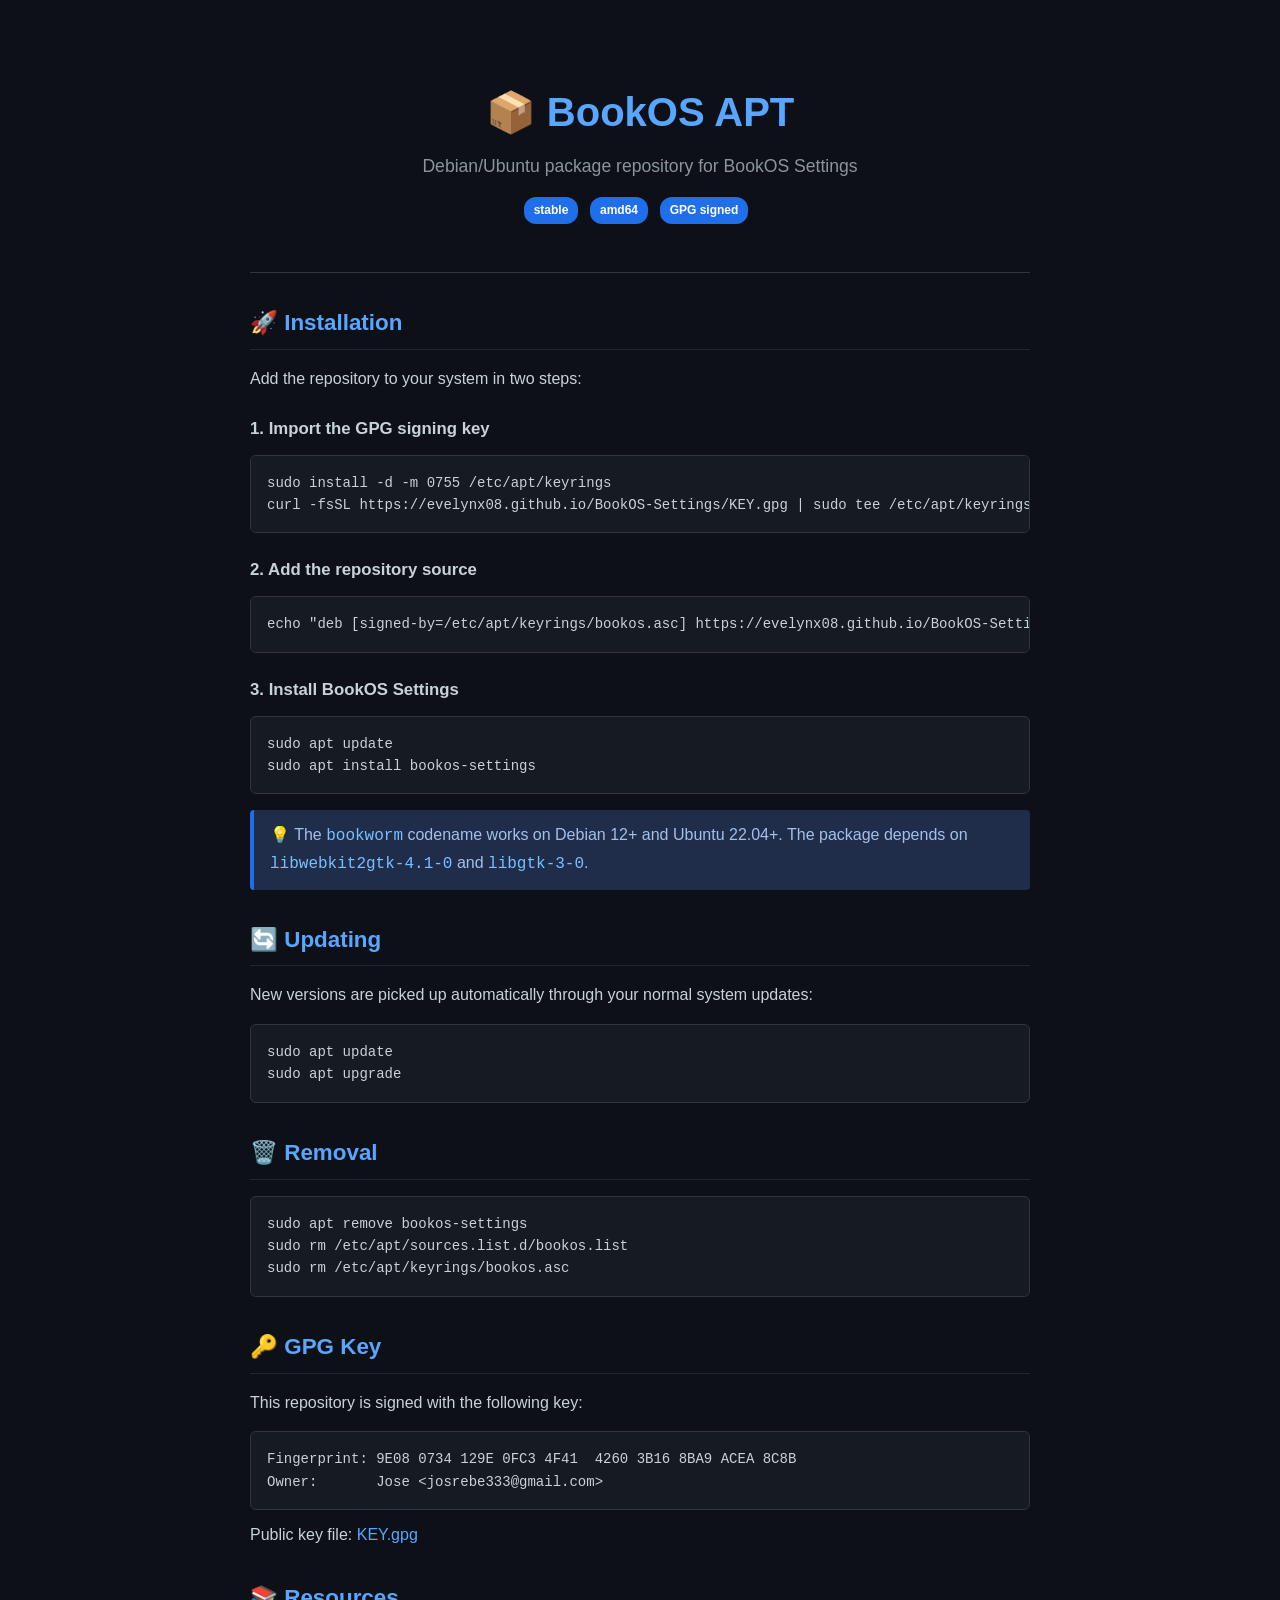
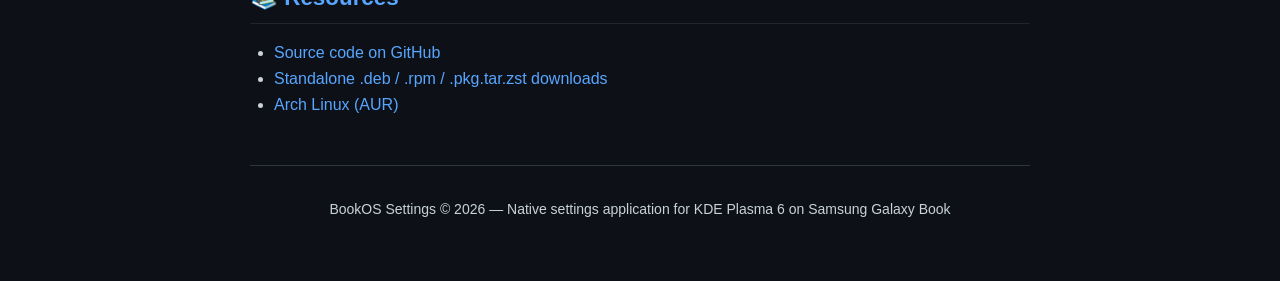
==== index.html @ 9c1c7231 "Initial APT repository for bookos-settings 0.4.0 - bookworm/main/amd64 - GPG signed (key 9E080734129" ====
<!DOCTYPE html>
<html lang="en">
<head>
<meta charset="UTF-8">
<meta name="viewport" content="width=device-width, initial-scale=1.0">
<title>BookOS APT Repository</title>
<style>
*{box-sizing:border-box;margin:0;padding:0}
body{font-family:-apple-system,BlinkMacSystemFont,"Segoe UI",Roboto,sans-serif;background:#0d1117;color:#c9d1d9;line-height:1.6;padding:2rem;min-height:100vh}
.container{max-width:780px;margin:0 auto}
header{text-align:center;padding:3rem 0 2rem;border-bottom:1px solid #30363d;margin-bottom:2rem}
h1{font-size:2.5rem;color:#58a6ff;margin-bottom:0.5rem}
.subtitle{color:#8b949e;font-size:1.1rem}
h2{color:#58a6ff;margin:2rem 0 1rem;font-size:1.4rem;border-bottom:1px solid #21262d;padding-bottom:0.5rem}
h3{color:#c9d1d9;margin:1.5rem 0 0.75rem;font-size:1.05rem}
p{margin-bottom:1rem;color:#c9d1d9}
pre{background:#161b22;border:1px solid #30363d;border-radius:6px;padding:1rem;overflow-x:auto;margin:0.75rem 0;font-size:0.875rem}
code{font-family:"SF Mono",Monaco,"Cascadia Code",monospace;color:#79c0ff}
pre code{color:#c9d1d9;background:none;padding:0}
a{color:#58a6ff;text-decoration:none}
a:hover{text-decoration:underline}
.badge{display:inline-block;background:#1f6feb;color:#fff;padding:0.25rem 0.6rem;border-radius:12px;font-size:0.75rem;font-weight:600;margin-right:0.5rem}
footer{text-align:center;padding:2rem 0 1rem;color:#6e7681;font-size:0.875rem;border-top:1px solid #30363d;margin-top:3rem}
.note{background:#1f2d4a;border-left:4px solid #1f6feb;padding:0.75rem 1rem;border-radius:4px;margin:1rem 0;color:#a5c0e8}
</style>
</head>
<body>
<div class="container">
    <header>
        <h1>📦 BookOS APT</h1>
        <p class="subtitle">Debian/Ubuntu package repository for BookOS Settings</p>
        <p style="margin-top:1rem">
            <span class="badge">stable</span>
            <span class="badge">amd64</span>
            <span class="badge">GPG signed</span>
        </p>
    </header>

    <h2>🚀 Installation</h2>
    <p>Add the repository to your system in two steps:</p>

    <h3>1. Import the GPG signing key</h3>
<pre><code>sudo install -d -m 0755 /etc/apt/keyrings
curl -fsSL https://evelynx08.github.io/BookOS-Settings/KEY.gpg | sudo tee /etc/apt/keyrings/bookos.asc &gt; /dev/null</code></pre>

    <h3>2. Add the repository source</h3>
<pre><code>echo "deb [signed-by=/etc/apt/keyrings/bookos.asc] https://evelynx08.github.io/BookOS-Settings bookworm main" | sudo tee /etc/apt/sources.list.d/bookos.list</code></pre>

    <h3>3. Install BookOS Settings</h3>
<pre><code>sudo apt update
sudo apt install bookos-settings</code></pre>

    <div class="note">
        💡 The <code>bookworm</code> codename works on Debian 12+ and Ubuntu 22.04+. The package depends on <code>libwebkit2gtk-4.1-0</code> and <code>libgtk-3-0</code>.
    </div>

    <h2>🔄 Updating</h2>
    <p>New versions are picked up automatically through your normal system updates:</p>
<pre><code>sudo apt update
sudo apt upgrade</code></pre>

    <h2>🗑️ Removal</h2>
<pre><code>sudo apt remove bookos-settings
sudo rm /etc/apt/sources.list.d/bookos.list
sudo rm /etc/apt/keyrings/bookos.asc</code></pre>

    <h2>🔑 GPG Key</h2>
    <p>This repository is signed with the following key:</p>
<pre><code>Fingerprint: 9E08 0734 129E 0FC3 4F41  4260 3B16 8BA9 ACEA 8C8B
Owner:       Jose &lt;josrebe333@gmail.com&gt;</code></pre>
    <p>Public key file: <a href="KEY.gpg">KEY.gpg</a></p>

    <h2>📚 Resources</h2>
    <ul style="margin-left:1.5rem;color:#c9d1d9">
        <li><a href="https://github.com/Evelynx08/BookOS-Settings">Source code on GitHub</a></li>
        <li><a href="https://github.com/Evelynx08/BookOS-Settings/releases">Standalone .deb / .rpm / .pkg.tar.zst downloads</a></li>
        <li><a href="https://aur.archlinux.org/packages/bookos-settings">Arch Linux (AUR)</a></li>
    </ul>

    <footer>
        <p>BookOS Settings &copy; 2026 — Native settings application for KDE Plasma 6 on Samsung Galaxy Book</p>
    </footer>
</div>
</body>
</html>
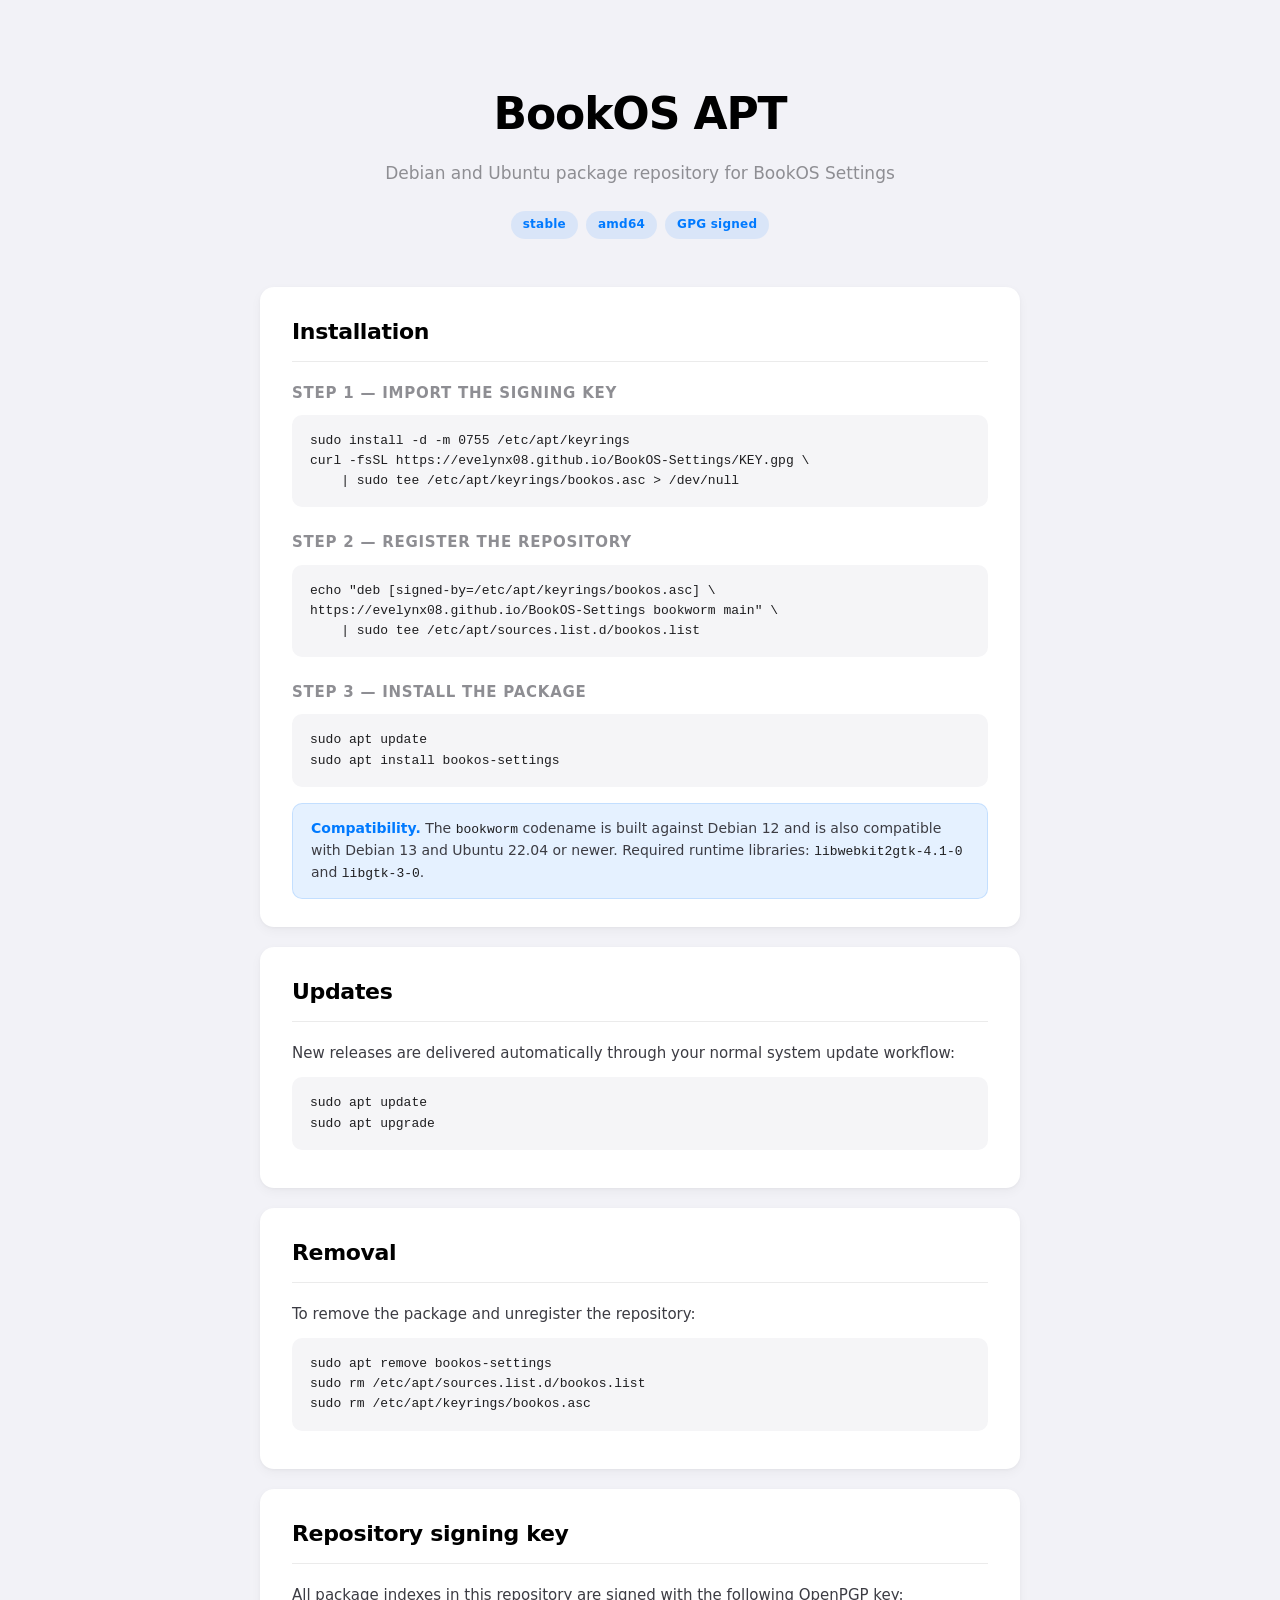
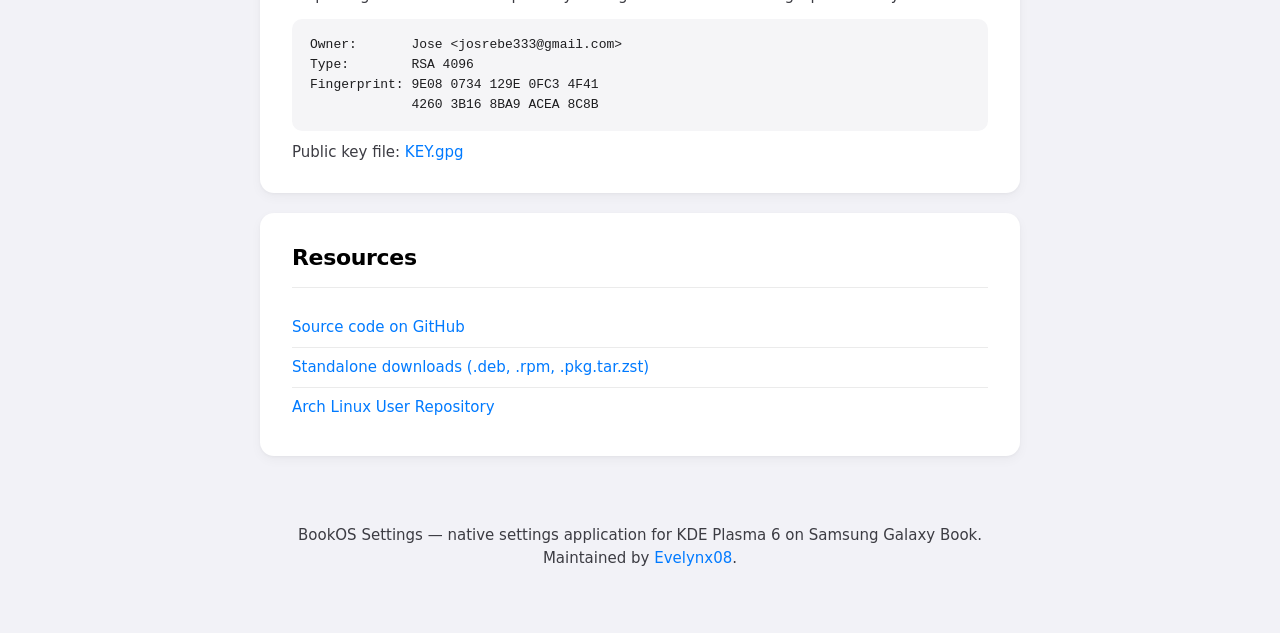
==== commit 4541b614: "Refine landing page styling" ====
--- a/index.html
+++ b/index.html
@@ -4,81 +4,148 @@
 <meta charset="UTF-8">
 <meta name="viewport" content="width=device-width, initial-scale=1.0">
 <title>BookOS APT Repository</title>
+<link rel="icon" type="image/svg+xml" href="data:image/svg+xml,%3Csvg xmlns='http://www.w3.org/2000/svg' viewBox='0 0 24 24' fill='%230a84ff'%3E%3Cpath d='M12 2L2 7l10 5 10-5-10-5zM2 17l10 5 10-5M2 12l10 5 10-5'/%3E%3C/svg%3E">
 <style>
 *{box-sizing:border-box;margin:0;padding:0}
-body{font-family:-apple-system,BlinkMacSystemFont,"Segoe UI",Roboto,sans-serif;background:#0d1117;color:#c9d1d9;line-height:1.6;padding:2rem;min-height:100vh}
-.container{max-width:780px;margin:0 auto}
-header{text-align:center;padding:3rem 0 2rem;border-bottom:1px solid #30363d;margin-bottom:2rem}
-h1{font-size:2.5rem;color:#58a6ff;margin-bottom:0.5rem}
-.subtitle{color:#8b949e;font-size:1.1rem}
-h2{color:#58a6ff;margin:2rem 0 1rem;font-size:1.4rem;border-bottom:1px solid #21262d;padding-bottom:0.5rem}
-h3{color:#c9d1d9;margin:1.5rem 0 0.75rem;font-size:1.05rem}
-p{margin-bottom:1rem;color:#c9d1d9}
-pre{background:#161b22;border:1px solid #30363d;border-radius:6px;padding:1rem;overflow-x:auto;margin:0.75rem 0;font-size:0.875rem}
-code{font-family:"SF Mono",Monaco,"Cascadia Code",monospace;color:#79c0ff}
-pre code{color:#c9d1d9;background:none;padding:0}
-a{color:#58a6ff;text-decoration:none}
-a:hover{text-decoration:underline}
-.badge{display:inline-block;background:#1f6feb;color:#fff;padding:0.25rem 0.6rem;border-radius:12px;font-size:0.75rem;font-weight:600;margin-right:0.5rem}
-footer{text-align:center;padding:2rem 0 1rem;color:#6e7681;font-size:0.875rem;border-top:1px solid #30363d;margin-top:3rem}
-.note{background:#1f2d4a;border-left:4px solid #1f6feb;padding:0.75rem 1rem;border-radius:4px;margin:1rem 0;color:#a5c0e8}
+:root{
+    --bg:#f2f2f7;
+    --card:#fff;
+    --tx:#000;
+    --tx2:#8e8e93;
+    --tx3:#3c3c43;
+    --div:rgba(0,0,0,.08);
+    --brd:rgba(0,0,0,.1);
+    --blue:#007aff;
+    --blue-dim:rgba(0,122,255,.1);
+    --code-bg:#f5f5f7;
+    --code-tx:#1d1d1f;
+    --shadow:0 1px 3px rgba(0,0,0,.04),0 4px 12px rgba(0,0,0,.04);
+}
+@media (prefers-color-scheme: dark){
+    :root{
+        --bg:#000;
+        --card:#1c1c1e;
+        --tx:#fff;
+        --tx2:#8e8e93;
+        --tx3:#ebebf5;
+        --div:rgba(255,255,255,.08);
+        --brd:rgba(255,255,255,.1);
+        --blue:#0a84ff;
+        --blue-dim:rgba(10,132,255,.15);
+        --code-bg:#2c2c2e;
+        --code-tx:#f5f5f7;
+        --shadow:0 1px 3px rgba(0,0,0,.3),0 4px 12px rgba(0,0,0,.4);
+    }
+}
+html,body{background:var(--bg);color:var(--tx);font-family:-apple-system,BlinkMacSystemFont,"SF Pro Text","Segoe UI",Roboto,system-ui,sans-serif;line-height:1.55;-webkit-font-smoothing:antialiased;-moz-osx-font-smoothing:grayscale}
+body{padding:3rem 1.5rem 4rem;min-height:100vh}
+.container{max-width:760px;margin:0 auto}
+header{text-align:center;padding:2rem 0 3rem}
+h1{font-size:2.75rem;font-weight:700;letter-spacing:-0.025em;color:var(--tx);margin-bottom:0.75rem}
+.subtitle{color:var(--tx2);font-size:1.0625rem;font-weight:400}
+.tags{display:flex;justify-content:center;gap:0.5rem;margin-top:1.5rem;flex-wrap:wrap}
+.tag{display:inline-block;background:var(--blue-dim);color:var(--blue);padding:0.3rem 0.75rem;border-radius:980px;font-size:0.75rem;font-weight:600;letter-spacing:0.02em}
+section{background:var(--card);border-radius:14px;padding:1.75rem 2rem;margin-bottom:1.25rem;box-shadow:var(--shadow)}
+section + section{margin-top:1.25rem}
+h2{font-size:1.375rem;font-weight:600;letter-spacing:-0.015em;color:var(--tx);margin-bottom:1.25rem;padding-bottom:0.75rem;border-bottom:1px solid var(--div)}
+h3{font-size:0.9375rem;font-weight:600;color:var(--tx2);text-transform:uppercase;letter-spacing:0.05em;margin:1.5rem 0 0.625rem}
+h3:first-of-type{margin-top:0}
+p{color:var(--tx3);font-size:0.9375rem;margin-bottom:0.75rem}
+p:last-child{margin-bottom:0}
+ul{list-style:none;padding-left:0}
+ul li{padding:0.5rem 0;border-bottom:1px solid var(--div);color:var(--tx3);font-size:0.9375rem}
+ul li:last-child{border-bottom:none}
+ul li a{color:var(--blue);text-decoration:none}
+ul li a:hover{text-decoration:underline}
+pre{background:var(--code-bg);border-radius:10px;padding:1rem 1.125rem;overflow-x:auto;margin:0.625rem 0;font-size:0.8125rem;line-height:1.55}
+code{font-family:"SF Mono",ui-monospace,SFMono-Regular,Menlo,Monaco,Consolas,monospace;color:var(--code-tx);font-size:0.8125rem}
+p code,li code{background:var(--code-bg);padding:0.125rem 0.4rem;border-radius:5px;font-size:0.8125rem}
+pre code{background:none;padding:0}
+.callout{background:var(--blue-dim);border-radius:10px;padding:0.875rem 1.125rem;margin-top:1rem;color:var(--tx3);font-size:0.875rem;border:1px solid rgba(0,122,255,.15)}
+.callout strong{color:var(--blue);font-weight:600}
+.fingerprint{font-family:"SF Mono",ui-monospace,monospace;font-size:0.8125rem;color:var(--tx2);margin-top:0.5rem;letter-spacing:0.01em}
+footer{text-align:center;padding:3rem 0 0;color:var(--tx2);font-size:0.8125rem}
+footer a{color:var(--blue);text-decoration:none}
+footer a:hover{text-decoration:underline}
+@media (max-width:600px){
+    body{padding:1.5rem 1rem 2rem}
+    h1{font-size:2rem}
+    section{padding:1.25rem 1.25rem;border-radius:12px}
+    pre{font-size:0.75rem}
+}
 </style>
 </head>
 <body>
 <div class="container">
     <header>
-        <h1>📦 BookOS APT</h1>
-        <p class="subtitle">Debian/Ubuntu package repository for BookOS Settings</p>
-        <p style="margin-top:1rem">
-            <span class="badge">stable</span>
-            <span class="badge">amd64</span>
-            <span class="badge">GPG signed</span>
-        </p>
+        <h1>BookOS APT</h1>
+        <p class="subtitle">Debian and Ubuntu package repository for BookOS Settings</p>
+        <div class="tags">
+            <span class="tag">stable</span>
+            <span class="tag">amd64</span>
+            <span class="tag">GPG signed</span>
+        </div>
     </header>
 
-    <h2>🚀 Installation</h2>
-    <p>Add the repository to your system in two steps:</p>
+    <section>
+        <h2>Installation</h2>
 
-    <h3>1. Import the GPG signing key</h3>
+        <h3>Step 1 — Import the signing key</h3>
 <pre><code>sudo install -d -m 0755 /etc/apt/keyrings
-curl -fsSL https://evelynx08.github.io/BookOS-Settings/KEY.gpg | sudo tee /etc/apt/keyrings/bookos.asc &gt; /dev/null</code></pre>
+curl -fsSL https://evelynx08.github.io/BookOS-Settings/KEY.gpg \
+    | sudo tee /etc/apt/keyrings/bookos.asc &gt; /dev/null</code></pre>
 
-    <h3>2. Add the repository source</h3>
-<pre><code>echo "deb [signed-by=/etc/apt/keyrings/bookos.asc] https://evelynx08.github.io/BookOS-Settings bookworm main" | sudo tee /etc/apt/sources.list.d/bookos.list</code></pre>
+        <h3>Step 2 — Register the repository</h3>
+<pre><code>echo "deb [signed-by=/etc/apt/keyrings/bookos.asc] \
+https://evelynx08.github.io/BookOS-Settings bookworm main" \
+    | sudo tee /etc/apt/sources.list.d/bookos.list</code></pre>
 
-    <h3>3. Install BookOS Settings</h3>
+        <h3>Step 3 — Install the package</h3>
 <pre><code>sudo apt update
 sudo apt install bookos-settings</code></pre>
 
-    <div class="note">
-        💡 The <code>bookworm</code> codename works on Debian 12+ and Ubuntu 22.04+. The package depends on <code>libwebkit2gtk-4.1-0</code> and <code>libgtk-3-0</code>.
-    </div>
+        <div class="callout">
+            <strong>Compatibility.</strong> The <code>bookworm</code> codename is built against Debian 12 and is also compatible with Debian 13 and Ubuntu 22.04 or newer. Required runtime libraries: <code>libwebkit2gtk-4.1-0</code> and <code>libgtk-3-0</code>.
+        </div>
+    </section>
 
-    <h2>🔄 Updating</h2>
-    <p>New versions are picked up automatically through your normal system updates:</p>
+    <section>
+        <h2>Updates</h2>
+        <p>New releases are delivered automatically through your normal system update workflow:</p>
 <pre><code>sudo apt update
 sudo apt upgrade</code></pre>
+    </section>
 
-    <h2>🗑️ Removal</h2>
+    <section>
+        <h2>Removal</h2>
+        <p>To remove the package and unregister the repository:</p>
 <pre><code>sudo apt remove bookos-settings
 sudo rm /etc/apt/sources.list.d/bookos.list
 sudo rm /etc/apt/keyrings/bookos.asc</code></pre>
+    </section>
 
-    <h2>🔑 GPG Key</h2>
-    <p>This repository is signed with the following key:</p>
-<pre><code>Fingerprint: 9E08 0734 129E 0FC3 4F41  4260 3B16 8BA9 ACEA 8C8B
-Owner:       Jose &lt;josrebe333@gmail.com&gt;</code></pre>
-    <p>Public key file: <a href="KEY.gpg">KEY.gpg</a></p>
+    <section>
+        <h2>Repository signing key</h2>
+        <p>All package indexes in this repository are signed with the following OpenPGP key:</p>
+<pre><code>Owner:       Jose &lt;josrebe333@gmail.com&gt;
+Type:        RSA 4096
+Fingerprint: 9E08 0734 129E 0FC3 4F41
+             4260 3B16 8BA9 ACEA 8C8B</code></pre>
+        <p>Public key file: <a href="KEY.gpg" style="color:var(--blue);text-decoration:none">KEY.gpg</a></p>
+    </section>
 
-    <h2>📚 Resources</h2>
-    <ul style="margin-left:1.5rem;color:#c9d1d9">
-        <li><a href="https://github.com/Evelynx08/BookOS-Settings">Source code on GitHub</a></li>
-        <li><a href="https://github.com/Evelynx08/BookOS-Settings/releases">Standalone .deb / .rpm / .pkg.tar.zst downloads</a></li>
-        <li><a href="https://aur.archlinux.org/packages/bookos-settings">Arch Linux (AUR)</a></li>
-    </ul>
+    <section>
+        <h2>Resources</h2>
+        <ul>
+            <li><a href="https://github.com/Evelynx08/BookOS-Settings">Source code on GitHub</a></li>
+            <li><a href="https://github.com/Evelynx08/BookOS-Settings/releases">Standalone downloads (.deb, .rpm, .pkg.tar.zst)</a></li>
+            <li><a href="https://aur.archlinux.org/packages/bookos-settings">Arch Linux User Repository</a></li>
+        </ul>
+    </section>
 
     <footer>
-        <p>BookOS Settings &copy; 2026 — Native settings application for KDE Plasma 6 on Samsung Galaxy Book</p>
+        <p>BookOS Settings — native settings application for KDE Plasma 6 on Samsung Galaxy Book.<br>
+        Maintained by <a href="https://github.com/Evelynx08">Evelynx08</a>.</p>
     </footer>
 </div>
 </body>
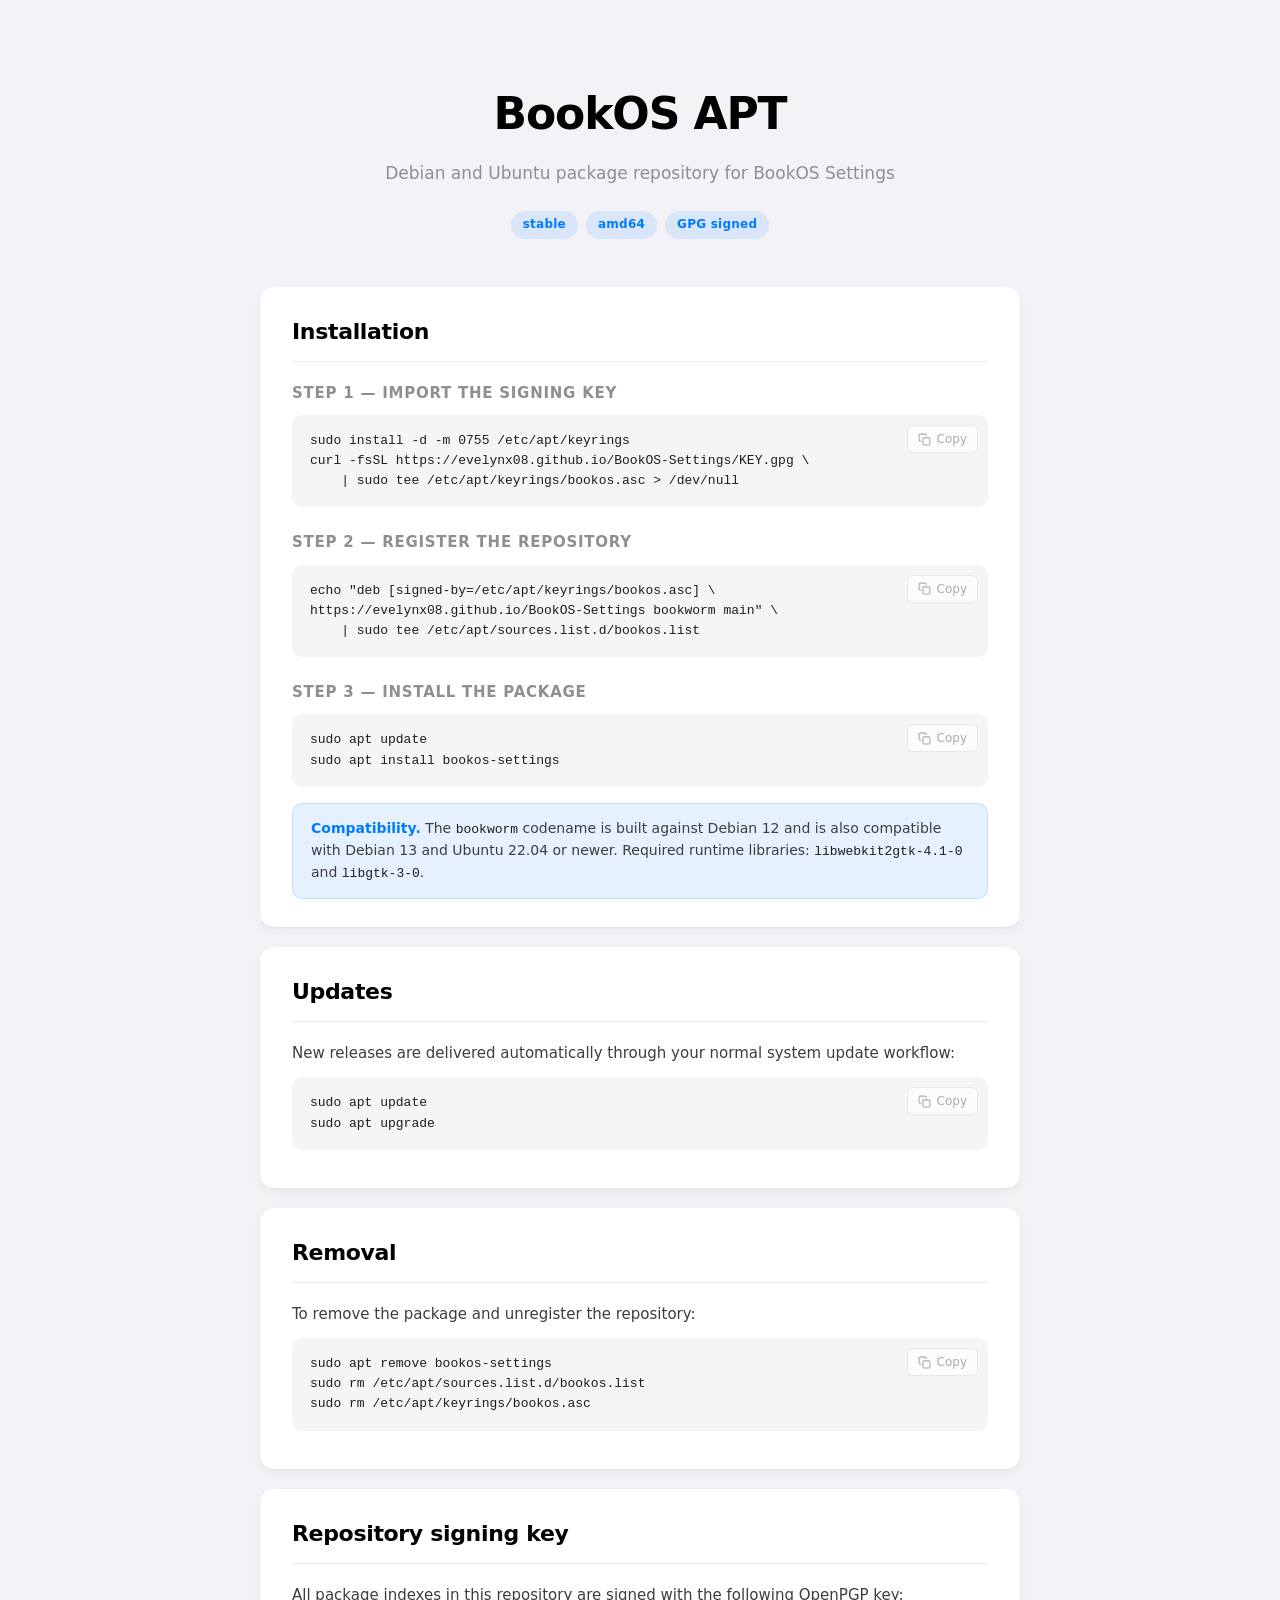
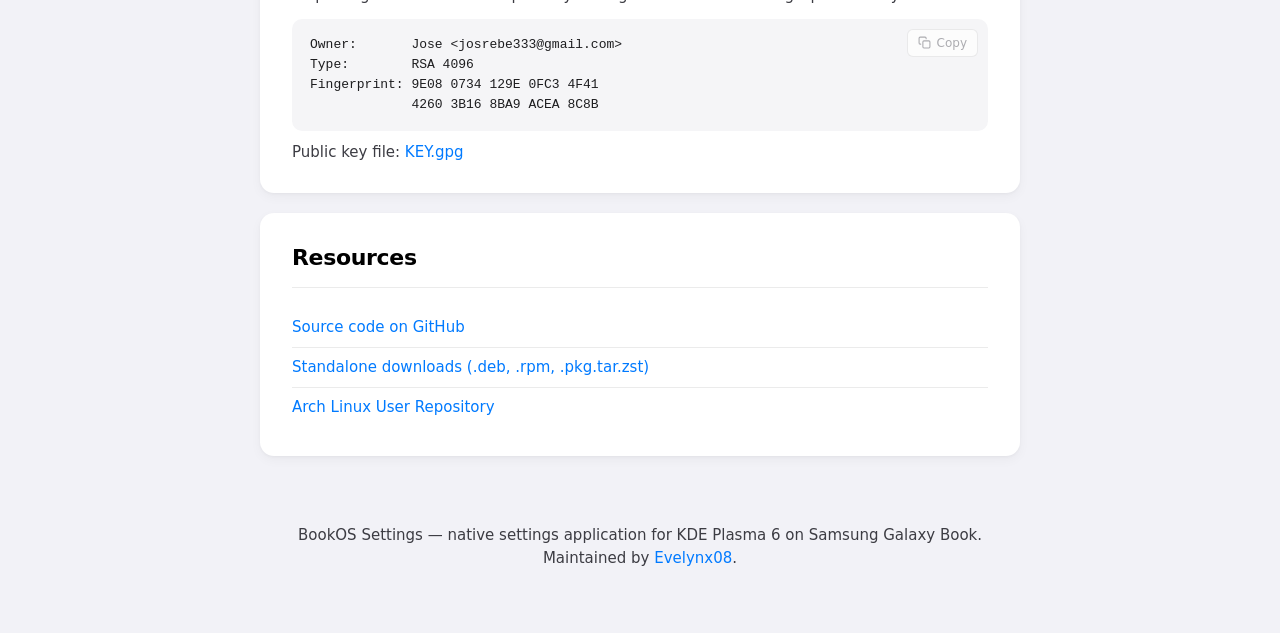
==== commit 12025c70: "Add copy-to-clipboard buttons to code blocks" ====
--- a/index.html
+++ b/index.html
@@ -64,6 +64,14 @@
 .callout{background:var(--blue-dim);border-radius:10px;padding:0.875rem 1.125rem;margin-top:1rem;color:var(--tx3);font-size:0.875rem;border:1px solid rgba(0,122,255,.15)}
 .callout strong{color:var(--blue);font-weight:600}
 .fingerprint{font-family:"SF Mono",ui-monospace,monospace;font-size:0.8125rem;color:var(--tx2);margin-top:0.5rem;letter-spacing:0.01em}
+.code-block{position:relative;margin:0.625rem 0}
+.code-block pre{margin:0;padding-right:3.5rem}
+.copy-btn{position:absolute;top:0.625rem;right:0.625rem;background:var(--card);color:var(--tx2);border:1px solid var(--brd);border-radius:6px;padding:0.375rem 0.625rem;font-size:0.75rem;font-weight:500;font-family:inherit;cursor:pointer;transition:all 0.15s ease;display:flex;align-items:center;gap:0.35rem;opacity:0.7}
+.copy-btn:hover{opacity:1;color:var(--blue);border-color:var(--blue)}
+.copy-btn:active{transform:scale(0.96)}
+.copy-btn.copied{color:#34c759;border-color:#34c759;opacity:1}
+.copy-btn svg{width:13px;height:13px}
+@media (prefers-color-scheme: dark){.copy-btn.copied{color:#30d158;border-color:#30d158}}
 footer{text-align:center;padding:3rem 0 0;color:var(--tx2);font-size:0.8125rem}
 footer a{color:var(--blue);text-decoration:none}
 footer a:hover{text-decoration:underline}
@@ -148,5 +156,42 @@
         Maintained by <a href="https://github.com/Evelynx08">Evelynx08</a>.</p>
     </footer>
 </div>
+<script>
+(function(){
+    const COPY_SVG='<svg viewBox="0 0 24 24" fill="none" stroke="currentColor" stroke-width="2" stroke-linecap="round" stroke-linejoin="round"><rect x="9" y="9" width="13" height="13" rx="2" ry="2"></rect><path d="M5 15H4a2 2 0 0 1-2-2V4a2 2 0 0 1 2-2h9a2 2 0 0 1 2 2v1"></path></svg>';
+    const CHECK_SVG='<svg viewBox="0 0 24 24" fill="none" stroke="currentColor" stroke-width="2.5" stroke-linecap="round" stroke-linejoin="round"><polyline points="20 6 9 17 4 12"></polyline></svg>';
+
+    document.querySelectorAll('section pre').forEach(pre=>{
+        const wrap=document.createElement('div');
+        wrap.className='code-block';
+        pre.parentNode.insertBefore(wrap,pre);
+        wrap.appendChild(pre);
+
+        const btn=document.createElement('button');
+        btn.type='button';
+        btn.className='copy-btn';
+        btn.setAttribute('aria-label','Copy to clipboard');
+        btn.innerHTML=COPY_SVG+'<span>Copy</span>';
+        wrap.appendChild(btn);
+
+        btn.addEventListener('click',async()=>{
+            const text=pre.querySelector('code').innerText;
+            try{
+                await navigator.clipboard.writeText(text);
+            }catch{
+                const ta=document.createElement('textarea');
+                ta.value=text;document.body.appendChild(ta);
+                ta.select();document.execCommand('copy');document.body.removeChild(ta);
+            }
+            btn.classList.add('copied');
+            btn.innerHTML=CHECK_SVG+'<span>Copied</span>';
+            setTimeout(()=>{
+                btn.classList.remove('copied');
+                btn.innerHTML=COPY_SVG+'<span>Copy</span>';
+            },1800);
+        });
+    });
+})();
+</script>
 </body>
 </html>
